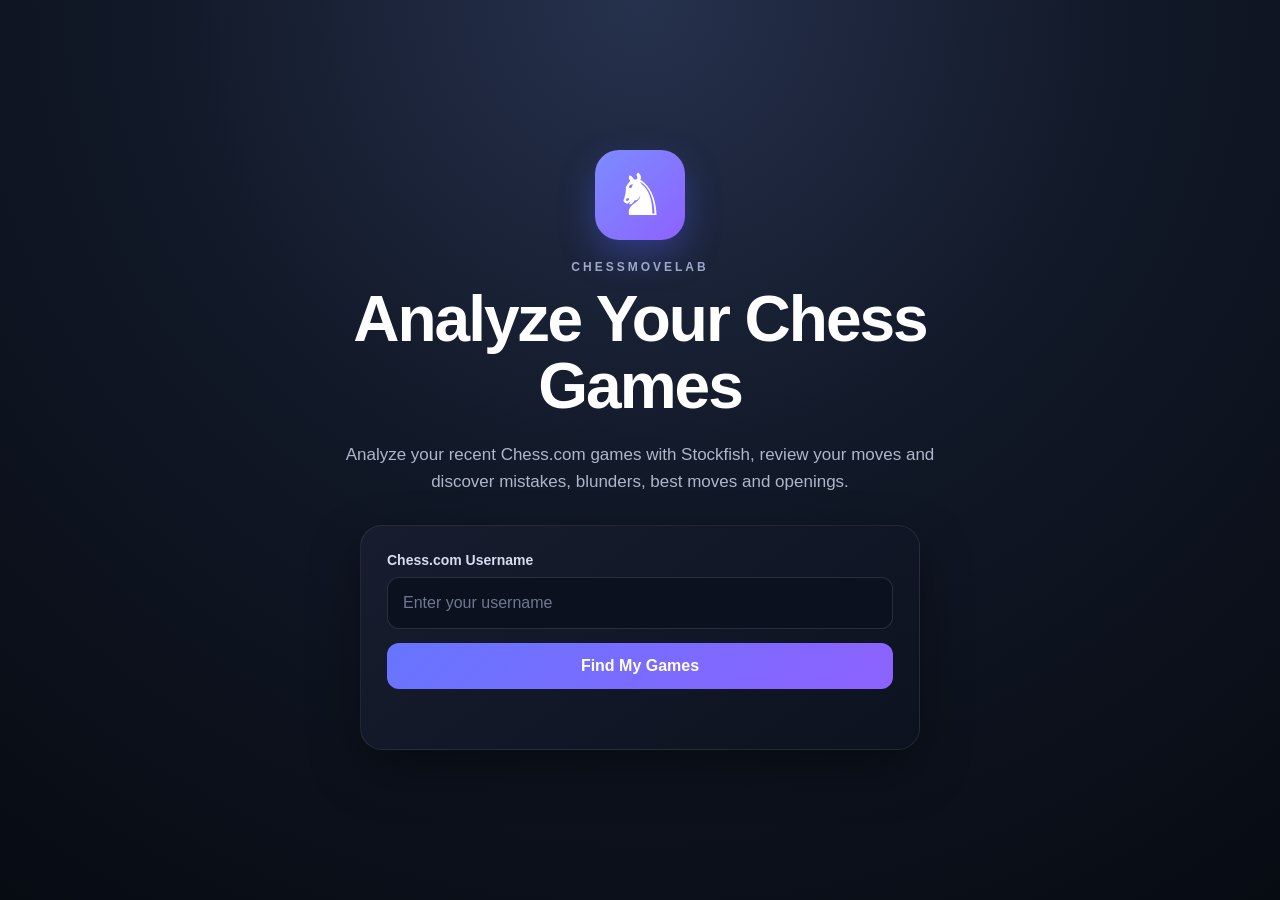
==== index.html @ 8354859d "Improve SEO and ChessMoveLab branding" ====
<!DOCTYPE html>
<html lang="en">

<head>
    <meta charset="UTF-8">

    <meta
        name="viewport"
        content="width=device-width, initial-scale=1.0"
    >

    <!-- =========================
         PRIMARY SEO
    ========================== -->

    <title>Free Chess Game Analyzer | ChessMoveLab</title>

    <meta
        name="description"
        content="Analyze your Chess.com games for free with ChessMoveLab. Review moves, Stockfish evaluations, best moves, mistakes, blunders, openings, and game performance."
    >

    <meta
        name="robots"
        content="index, follow"
    >

    <meta
        name="googlebot"
        content="index, follow"
    >

    <meta
        name="application-name"
        content="ChessMoveLab"
    >

    <meta
        name="theme-color"
        content="#0d1424"
    >

    <link
        rel="canonical"
        href="https://chessmovelab.netlify.app/"
    >


    <!-- =========================
         SOCIAL MEDIA PREVIEW
    ========================== -->

    <meta
        property="og:type"
        content="website"
    >

    <meta
        property="og:site_name"
        content="ChessMoveLab"
    >

    <meta
        property="og:title"
        content="Free Chess Game Analyzer | ChessMoveLab"
    >

    <meta
        property="og:description"
        content="Analyze your chess games with Stockfish. Find your best moves, mistakes, blunders, openings and estimated game performance."
    >

    <meta
        property="og:url"
        content="https://chessmovelab.netlify.app/"
    >


    <!-- =========================
         TWITTER / X
    ========================== -->

    <meta
        name="twitter:card"
        content="summary"
    >

    <meta
        name="twitter:title"
        content="Free Chess Game Analyzer | ChessMoveLab"
    >

    <meta
        name="twitter:description"
        content="Analyze your chess games with Stockfish and discover your best moves, mistakes, blunders and game performance."
    >


    <!-- =========================
         FAVICON
    ========================== -->

    <link
        rel="icon"
        href="data:image/svg+xml,<svg xmlns=%22http://www.w3.org/2000/svg%22 viewBox=%220 0 100 100%22><text y=%22.9em%22 font-size=%2290%22>♞</text></svg>"
    >


    <!-- =========================
         STRUCTURED DATA
    ========================== -->

    <script type="application/ld+json">
    {
        "@context": "https://schema.org",
        "@type": "WebApplication",
        "name": "ChessMoveLab",
        "url": "https://chessmovelab.netlify.app/",
        "applicationCategory": "GameApplication",
        "operatingSystem": "Web",
        "description": "Free chess game analyzer powered by Stockfish evaluations. Review moves, openings, mistakes, blunders and game performance.",
        "offers": {
            "@type": "Offer",
            "price": "0",
            "priceCurrency": "USD"
        }
    }
    </script>


    <!-- =========================
         STYLES
    ========================== -->

    <link
        rel="stylesheet"
        href="style.css"
    >
</head>


<body>

    <main class="hero">

        <!-- =========================
             BRAND
        ========================== -->

        <div
            class="logo-box"
            aria-hidden="true"
        >
            ♞
        </div>

        <p class="small-title">
            CHESSMOVELAB
        </p>

        <h1>
            Analyze Your Chess Games
        </h1>

        <p class="description">
            Analyze your recent Chess.com games with Stockfish,
            review your moves and discover mistakes, blunders,
            best moves and openings.
        </p>


        <!-- =========================
             USERNAME SEARCH
        ========================== -->

        <div class="search-card">

            <label for="username">
                Chess.com Username
            </label>

            <input
                type="text"
                id="username"
                name="username"
                placeholder="Enter your username"
                autocomplete="off"
                autocapitalize="none"
                spellcheck="false"
                enterkeyhint="search"
                aria-describedby="message"
            >

            <button
                id="searchBtn"
                type="button"
            >
                Find My Games
            </button>

            <p
                id="message"
                aria-live="polite"
            ></p>

        </div>


        <!-- =========================
             GAMES RESULTS
        ========================== -->

        <section
            id="gamesSection"
            class="games-section"
            hidden
        >

            <div class="section-header">

                <div>

                    <p class="small-title">
                        RECENT GAMES
                    </p>

                    <h2>
                        Your Chess.com Games
                    </h2>

                </div>

                <p id="gamesCount"></p>

            </div>


            <div
                id="gamesList"
                class="games-list"
            ></div>

        </section>

    </main>


    <!-- =========================
         JAVASCRIPT
    ========================== -->

    <script src="script.js"></script>

</body>

</html>
---- style.css ----
* {
    box-sizing: border-box;
}

body {
    margin: 0;

    min-height: 100vh;

    font-family: Arial, sans-serif;

    background:
        radial-gradient(
            circle at top,
            #26314d 0%,
            #111827 45%,
            #070b12 100%
        );

    color: white;

    display: flex;
    align-items: center;
    justify-content: center;

    padding: 20px;
}

.hero {
    width: min(100%, 760px);

    text-align: center;
}

.logo-box {
    width: 90px;
    height: 90px;

    margin: 0 auto 20px;

    display: flex;
    align-items: center;
    justify-content: center;

    border-radius: 24px;

    background:
        linear-gradient(
            135deg,
            #7c8cff,
            #8d62ff
        );

    font-size: 58px;

    box-shadow:
        0 15px 35px rgba(90, 100, 255, 0.35);
}

.small-title {
    margin: 0 0 12px;

    color: #9ca8c7;

    font-size: 12px;
    font-weight: 800;

    letter-spacing: 3px;
}

h1 {
    margin: 0;

    font-size: clamp(
        38px,
        7vw,
        64px
    );

    line-height: 1.05;

    letter-spacing: -2px;
}

.description {
    max-width: 600px;

    margin: 20px auto 30px;

    color: #aeb6ca;

    font-size: 17px;

    line-height: 1.6;
}

.search-card {
    width: min(100%, 560px);

    margin: 0 auto;

    padding: 26px;

    text-align: left;

    background:
        linear-gradient(
            145deg,
            #171d2e,
            #0d1220
        );

    border:
        1px solid rgba(255,255,255,0.08);

    border-radius: 22px;

    box-shadow:
        0 20px 50px rgba(0,0,0,0.35);
}

.search-card label {
    display: block;

    margin-bottom: 9px;

    color: #d7dcef;

    font-size: 14px;
    font-weight: bold;
}

#username {
    width: 100%;

    height: 52px;

    padding: 0 15px;

    border:
        1px solid rgba(255,255,255,0.12);

    border-radius: 12px;

    outline: none;

    background: #0c1120;

    color: white;

    font-size: 16px;
}

#username::placeholder {
    color: #6f7890;
}

#username:focus {
    border-color: #7c8cff;

    box-shadow:
        0 0 0 3px rgba(124,140,255,0.15);
}

#searchBtn {
    width: 100%;

    margin-top: 14px;

    padding: 14px;

    border: none;

    border-radius: 12px;

    background:
        linear-gradient(
            135deg,
            #6675ff,
            #8d62ff
        );

    color: white;

    font-size: 16px;
    font-weight: 800;

    cursor: pointer;

    transition: 0.2s;
}

#searchBtn:hover {
    transform: translateY(-2px);

    box-shadow:
        0 10px 25px rgba(103,117,255,0.3);
}

#message {
    min-height: 20px;

    margin: 14px 0 0;

    text-align: center;

    color: #ffb7b7;

    font-size: 14px;
}

@media (max-width: 600px) {

    body {
        padding: 14px;
    }

    .logo-box {
        width: 74px;
        height: 74px;

        font-size: 48px;
    }

    h1 {
        font-size: 40px;
    }

    .description {
        font-size: 15px;
    }

    .search-card {
        padding: 18px;

        border-radius: 18px;
    }
}
/* =========================
   GAMES SECTION
========================= */

.games-section {
    width: min(100%, 760px);
    margin: 45px auto 0;
    text-align: left;
}

.games-section[hidden] {
    display: none;
}

.section-header {
    display: flex;
    align-items: end;
    justify-content: space-between;
    gap: 20px;
    margin-bottom: 16px;
}

.section-header h2 {
    margin: 4px 0 0;
    font-size: 28px;
}

#gamesCount {
    color: #8f98b2;
    font-size: 14px;
}


/* =========================
   GAME CARDS
========================= */

.games-list {
    display: grid;
    gap: 12px;
}

.game-result-card {
    padding: 18px;

    background:
        linear-gradient(
            145deg,
            #171d2e,
            #0d1220
        );

    border:
        1px solid rgba(255,255,255,0.08);

    border-radius: 16px;

    box-shadow:
        0 10px 25px rgba(0,0,0,0.22);
}

.game-main-info {
    display: flex;
    align-items: center;
    justify-content: space-between;
    gap: 20px;
}

.game-result-card h3 {
    margin: 10px 0 8px;
    font-size: 20px;
}

.game-result-card p {
    margin: 5px 0;
    color: #aab2c7;
    font-size: 14px;
}


/* =========================
   RESULT BADGES
========================= */

.game-result {
    display: inline-block;

    padding: 5px 10px;

    border-radius: 8px;

    font-size: 12px;
    font-weight: 800;

    text-transform: uppercase;
}

.game-result.win {
    color: #8df0a4;
    background: rgba(55, 190, 90, 0.14);
}

.game-result.loss {
    color: #ff9c9c;
    background: rgba(220, 70, 70, 0.14);
}

.game-result.draw {
    color: #ffd589;
    background: rgba(220, 165, 60, 0.14);
}

.game-meta {
    color: #78829d !important;
}


/* =========================
   ANALYZE BUTTON
========================= */

.analyze-btn {
    flex-shrink: 0;

    padding: 12px 20px;

    border: none;

    border-radius: 10px;

    background:
        linear-gradient(
            135deg,
            #6675ff,
            #8d62ff
        );

    color: white;

    font-size: 14px;
    font-weight: 800;

    cursor: pointer;

    transition: 0.2s;
}

.analyze-btn:hover {
    transform: translateY(-2px);

    box-shadow:
        0 8px 20px rgba(103,117,255,0.3);
}


/* =========================
   MOBILE
========================= */

@media (max-width: 600px) {

    .section-header {
        align-items: flex-start;
        flex-direction: column;
        gap: 5px;
    }

    .section-header h2 {
        font-size: 23px;
    }

    .game-main-info {
        align-items: stretch;
        flex-direction: column;
    }

    .analyze-btn {
        width: 100%;
    }
}
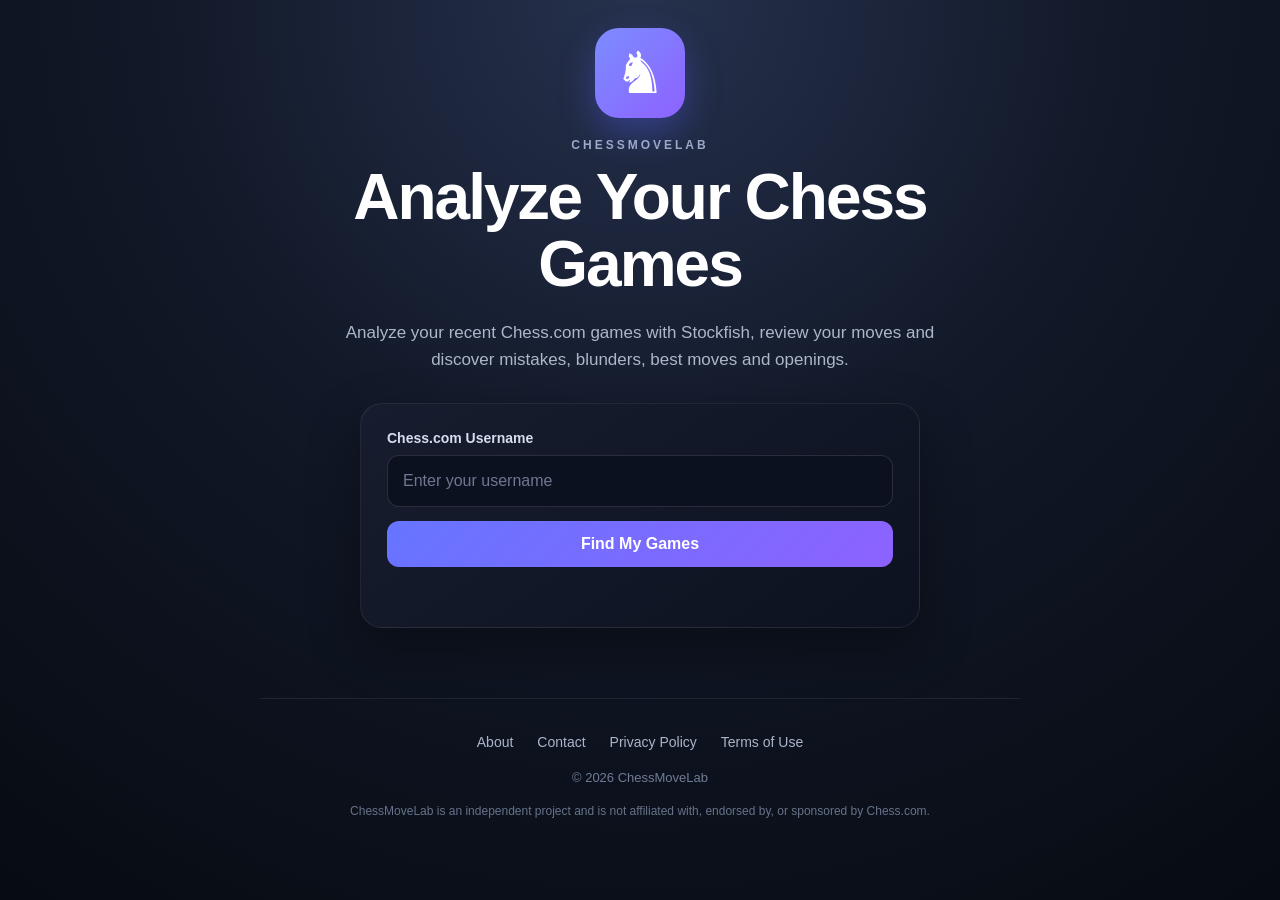
==== commit 867859c6: "Add legal pages and update sitemap" ====
--- a/index.html
+++ b/index.html
@@ -10,6 +10,27 @@
     >
 
     <!-- =========================
+         GOOGLE ANALYTICS
+    ========================== -->
+
+    <script
+        async
+        src="https://www.googletagmanager.com/gtag/js?id=G-0X8LCSW310"
+    ></script>
+
+    <script>
+        window.dataLayer = window.dataLayer || [];
+
+        function gtag() {
+            dataLayer.push(arguments);
+        }
+
+        gtag("js", new Date());
+        gtag("config", "G-0X8LCSW310");
+    </script>
+
+
+    <!-- =========================
          PRIMARY SEO
     ========================== -->
 
@@ -42,7 +63,7 @@
 
     <link
         rel="canonical"
-        href="https://chessmovelab.netlify.app/"
+        href="https://chessmovelab.pages.dev/"
     >
 
 
@@ -72,7 +93,7 @@
 
     <meta
         property="og:url"
-        content="https://chessmovelab.netlify.app/"
+        content="https://chessmovelab.pages.dev/"
     >
 
 
@@ -115,7 +136,7 @@
         "@context": "https://schema.org",
         "@type": "WebApplication",
         "name": "ChessMoveLab",
-        "url": "https://chessmovelab.netlify.app/",
+        "url": "https://chessmovelab.pages.dev/",
         "applicationCategory": "GameApplication",
         "operatingSystem": "Web",
         "description": "Free chess game analyzer powered by Stockfish evaluations. Review moves, openings, mistakes, blunders and game performance.",
@@ -136,6 +157,49 @@
         rel="stylesheet"
         href="style.css"
     >
+
+    <style>
+        .site-footer {
+            width: 100%;
+            margin-top: 70px;
+            padding: 35px 20px 40px;
+            border-top: 1px solid rgba(255, 255, 255, 0.08);
+            text-align: center;
+        }
+
+        .footer-links {
+            display: flex;
+            justify-content: center;
+            align-items: center;
+            flex-wrap: wrap;
+            gap: 12px 24px;
+            margin-bottom: 18px;
+        }
+
+        .footer-links a {
+            color: #aab5ca;
+            text-decoration: none;
+            font-size: 14px;
+            transition: color 0.2s ease;
+        }
+
+        .footer-links a:hover {
+            color: #ffffff;
+        }
+
+        .footer-copy {
+            color: #6f7c94;
+            font-size: 13px;
+            line-height: 1.6;
+        }
+
+        .footer-disclaimer {
+            color: #66738a;
+            font-size: 12px;
+            margin-top: 8px;
+            line-height: 1.5;
+        }
+    </style>
 </head>
 
 
@@ -242,6 +306,45 @@
 
         </section>
 
+
+        <!-- =========================
+             FOOTER
+        ========================== -->
+
+        <footer class="site-footer">
+
+            <nav
+                class="footer-links"
+                aria-label="Footer navigation"
+            >
+                <a href="about.html">
+                    About
+                </a>
+
+                <a href="contact.html">
+                    Contact
+                </a>
+
+                <a href="privacy.html">
+                    Privacy Policy
+                </a>
+
+                <a href="terms.html">
+                    Terms of Use
+                </a>
+            </nav>
+
+            <p class="footer-copy">
+                © 2026 ChessMoveLab
+            </p>
+
+            <p class="footer-disclaimer">
+                ChessMoveLab is an independent project and is not affiliated
+                with, endorsed by, or sponsored by Chess.com.
+            </p>
+
+        </footer>
+
     </main>
 
 
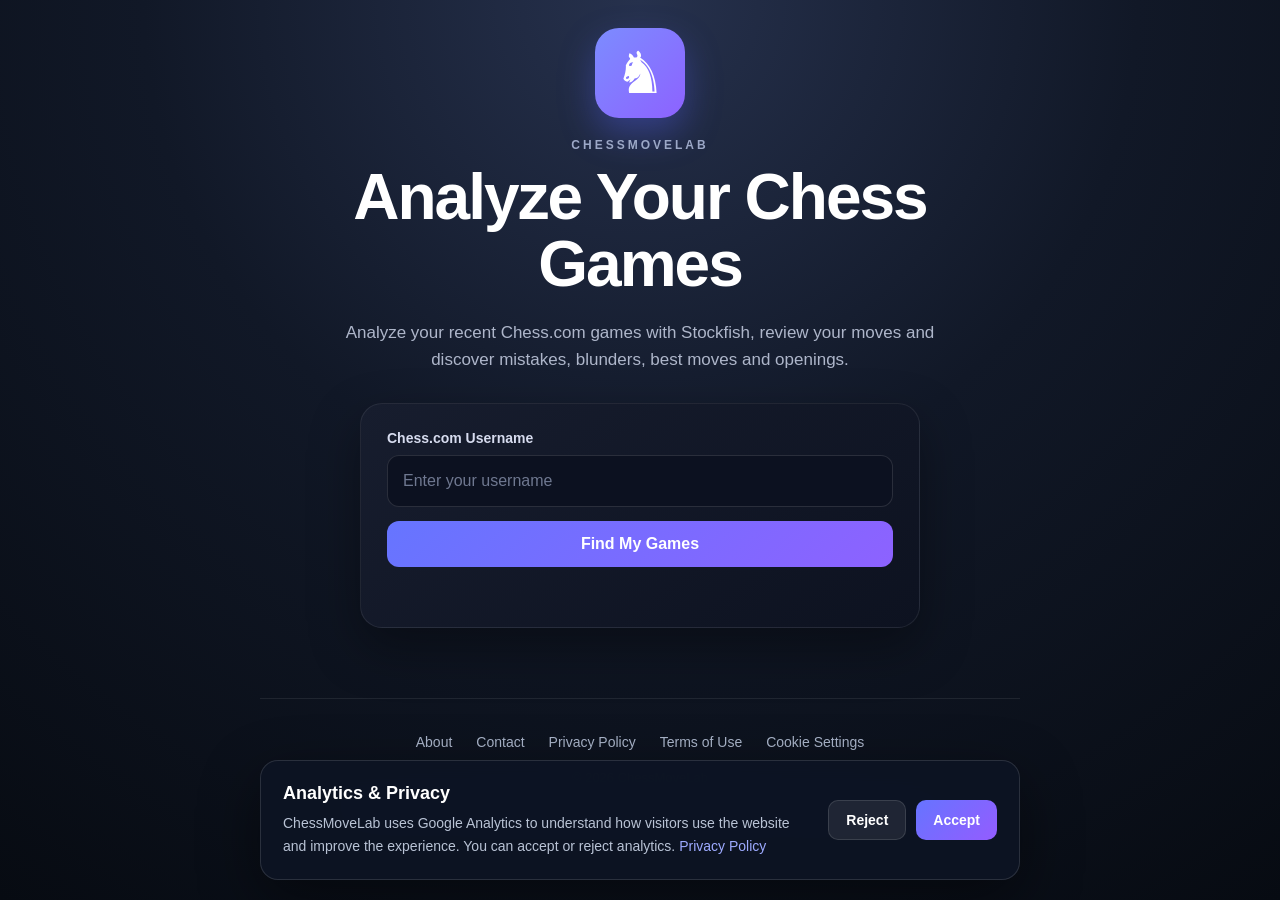
==== commit 42577a10: "Fix analysis badges, add evaluation bar and consent system" ====
--- a/index.html
+++ b/index.html
@@ -8,27 +8,6 @@
         name="viewport"
         content="width=device-width, initial-scale=1.0"
     >
-
-    <!-- =========================
-         GOOGLE ANALYTICS
-    ========================== -->
-
-    <script
-        async
-        src="https://www.googletagmanager.com/gtag/js?id=G-0X8LCSW310"
-    ></script>
-
-    <script>
-        window.dataLayer = window.dataLayer || [];
-
-        function gtag() {
-            dataLayer.push(arguments);
-        }
-
-        gtag("js", new Date());
-        gtag("config", "G-0X8LCSW310");
-    </script>
-
 
     <!-- =========================
          PRIMARY SEO
@@ -187,6 +166,20 @@
             color: #ffffff;
         }
 
+        .cookie-settings-link {
+            border: 0;
+            padding: 0;
+            background: none;
+            color: #aab5ca;
+            font: inherit;
+            font-size: 14px;
+            cursor: pointer;
+        }
+
+        .cookie-settings-link:hover {
+            color: #ffffff;
+        }
+
         .footer-copy {
             color: #6f7c94;
             font-size: 13px;
@@ -332,6 +325,14 @@
                 <a href="terms.html">
                     Terms of Use
                 </a>
+
+                <button
+                    class="cookie-settings-link"
+                    type="button"
+                    onclick="openCookieSettings()"
+                >
+                    Cookie Settings
+                </button>
             </nav>
 
             <p class="footer-copy">
@@ -349,7 +350,14 @@
 
 
     <!-- =========================
-         JAVASCRIPT
+         COOKIE / ANALYTICS CONSENT
+    ========================== -->
+
+    <script src="consent.js"></script>
+
+
+    <!-- =========================
+         WEBSITE JAVASCRIPT
     ========================== -->
 
     <script src="script.js"></script>
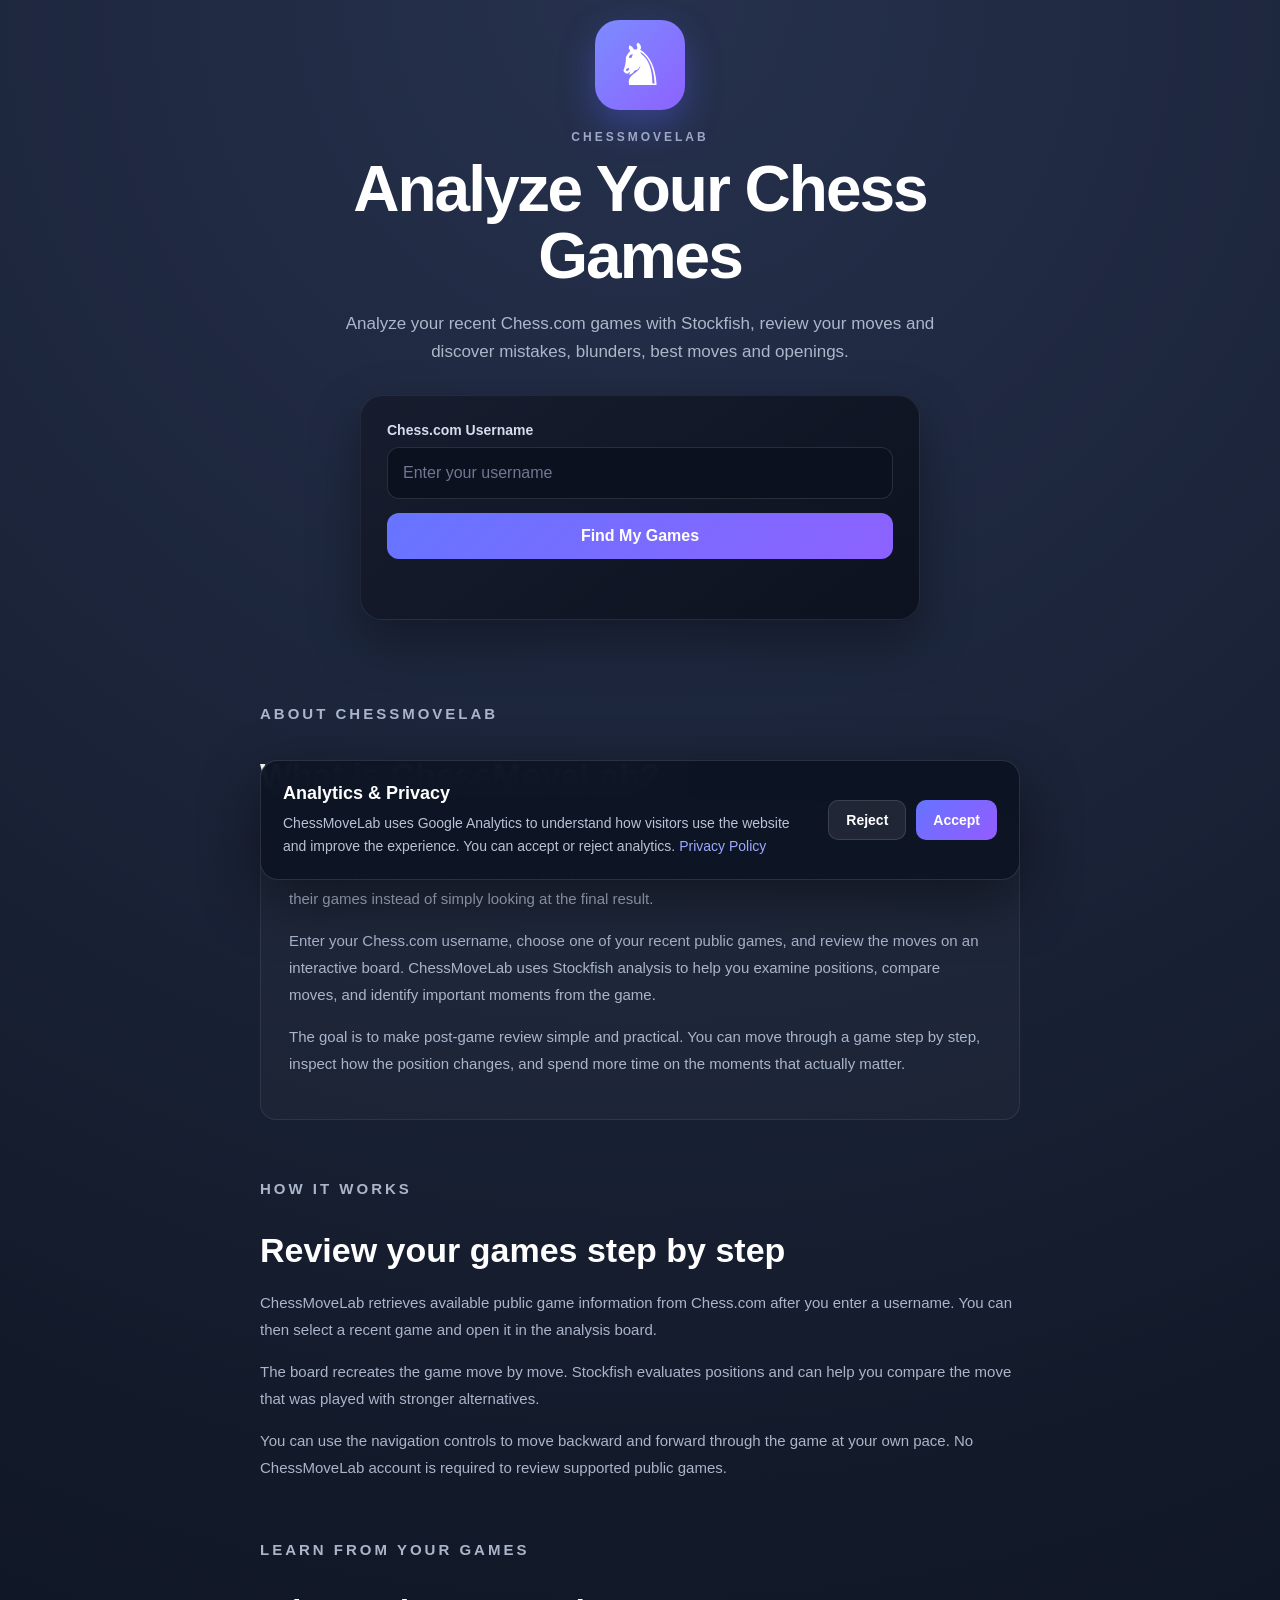
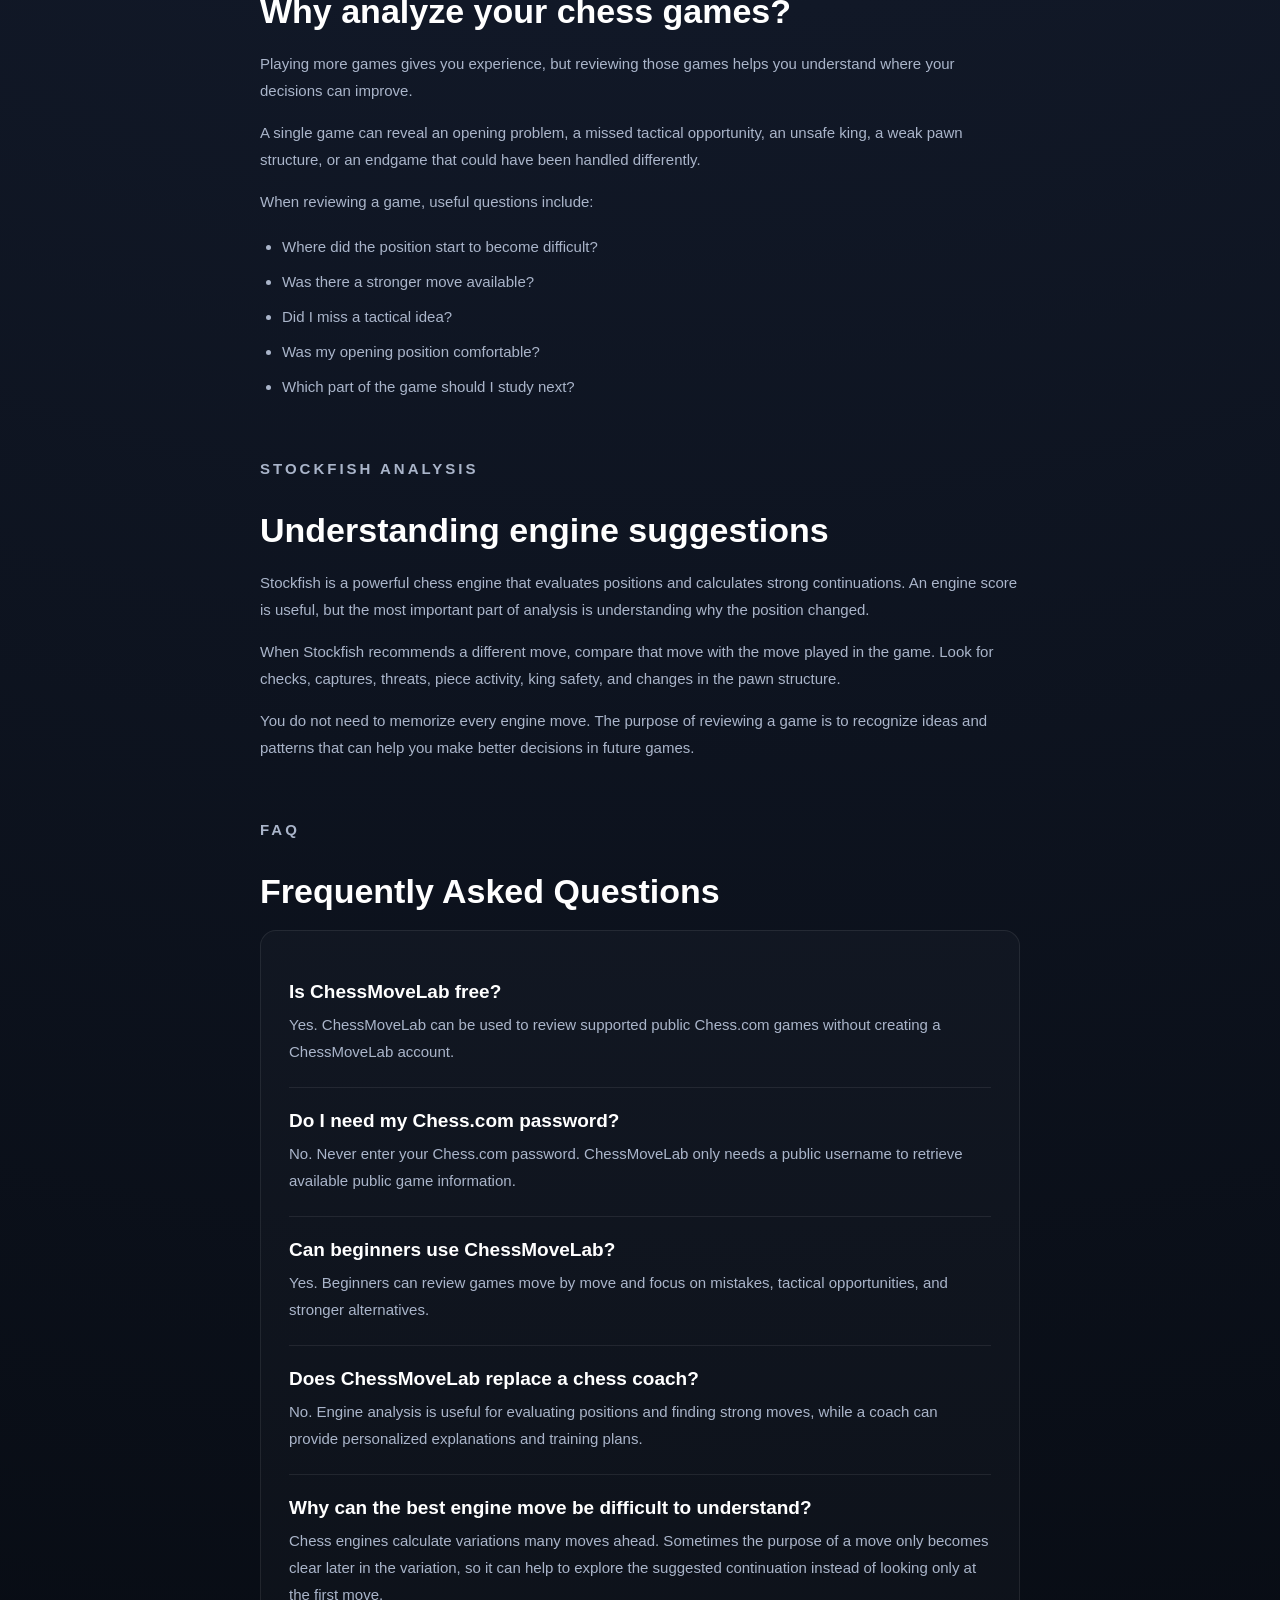
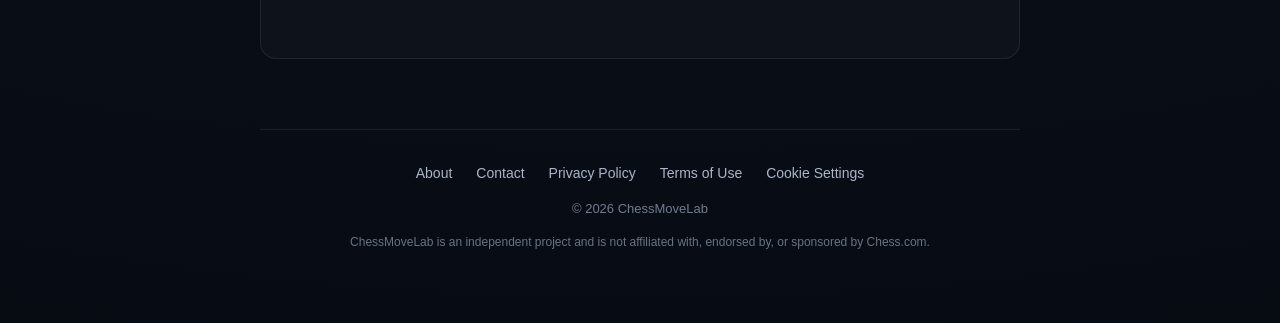
==== commit f63e72f4: "Improve AdSense pages and indexing setup" ====
--- a/index.html
+++ b/index.html
@@ -43,6 +43,16 @@
     <link
         rel="canonical"
         href="https://chessmovelab.pages.dev/"
+    >
+
+
+    <!-- =========================
+         GOOGLE ADSENSE VERIFICATION
+    ========================== -->
+
+    <meta
+        name="google-adsense-account"
+        content="ca-pub-6123135377455644"
     >
 
 
@@ -137,7 +147,98 @@
         href="style.css"
     >
 
+
+    <!-- =========================
+         JAVASCRIPT
+    ========================== -->
+
+    <script
+        defer
+        src="consent.js"
+    ></script>
+
+    <script
+        defer
+        src="script.js"
+    ></script>
+
+
+    <!-- =========================
+         PAGE STYLES
+    ========================== -->
+
     <style>
+
+        .home-content {
+            width: 100%;
+            max-width: 920px;
+            margin: 80px auto 0;
+            text-align: left;
+        }
+
+        .info-section {
+            margin-bottom: 55px;
+        }
+
+        .info-section h2 {
+            margin-bottom: 18px;
+            color: #ffffff;
+            font-size: clamp(25px, 4vw, 34px);
+            line-height: 1.2;
+        }
+
+        .info-section h3 {
+            margin-top: 26px;
+            margin-bottom: 10px;
+            color: #ffffff;
+            font-size: 19px;
+        }
+
+        .info-section p,
+        .info-section li {
+            color: #aab5ca;
+            font-size: 15px;
+            line-height: 1.8;
+        }
+
+        .info-section p {
+            margin-bottom: 14px;
+        }
+
+        .info-section ul {
+            padding-left: 22px;
+            margin-top: 18px;
+        }
+
+        .info-section li {
+            margin-bottom: 8px;
+        }
+
+        .info-card {
+            padding: 28px;
+            border: 1px solid rgba(255, 255, 255, 0.08);
+            border-radius: 16px;
+            background: rgba(255, 255, 255, 0.025);
+        }
+
+        .faq-item {
+            padding: 22px 0;
+            border-bottom: 1px solid rgba(255, 255, 255, 0.08);
+        }
+
+        .faq-item:last-child {
+            border-bottom: 0;
+        }
+
+        .faq-item h3 {
+            margin: 0 0 8px;
+        }
+
+        .faq-item p {
+            margin: 0;
+        }
+
+
         .site-footer {
             width: 100%;
             margin-top: 70px;
@@ -192,17 +293,28 @@
             margin-top: 8px;
             line-height: 1.5;
         }
+
+
+        @media (max-width: 700px) {
+
+            .home-content {
+                margin-top: 55px;
+            }
+
+            .info-card {
+                padding: 22px 18px;
+            }
+
+        }
+
     </style>
+
 </head>
 
 
 <body>
 
     <main class="hero">
-
-        <!-- =========================
-             BRAND
-        ========================== -->
 
         <div
             class="logo-box"
@@ -225,10 +337,6 @@
             best moves and openings.
         </p>
 
-
-        <!-- =========================
-             USERNAME SEARCH
-        ========================== -->
 
         <div class="search-card">
 
@@ -263,10 +371,6 @@
         </div>
 
 
-        <!-- =========================
-             GAMES RESULTS
-        ========================== -->
-
         <section
             id="gamesSection"
             class="games-section"
@@ -291,7 +395,6 @@
 
             </div>
 
-
             <div
                 id="gamesList"
                 class="games-list"
@@ -301,6 +404,261 @@
 
 
         <!-- =========================
+             ABOUT / CONTENT
+        ========================== -->
+
+        <section class="home-content">
+
+            <section class="info-section">
+
+                <p class="small-title">
+                    ABOUT CHESSMOVELAB
+                </p>
+
+                <h2>
+                    What is ChessMoveLab?
+                </h2>
+
+                <div class="info-card">
+
+                    <p>
+                        ChessMoveLab is a free chess game analysis tool for
+                        players who want to understand what happened in their
+                        games instead of simply looking at the final result.
+                    </p>
+
+                    <p>
+                        Enter your Chess.com username, choose one of your recent
+                        public games, and review the moves on an interactive
+                        board. ChessMoveLab uses Stockfish analysis to help you
+                        examine positions, compare moves, and identify important
+                        moments from the game.
+                    </p>
+
+                    <p>
+                        The goal is to make post-game review simple and practical.
+                        You can move through a game step by step, inspect how the
+                        position changes, and spend more time on the moments that
+                        actually matter.
+                    </p>
+
+                </div>
+
+            </section>
+
+
+            <section class="info-section">
+
+                <p class="small-title">
+                    HOW IT WORKS
+                </p>
+
+                <h2>
+                    Review your games step by step
+                </h2>
+
+                <p>
+                    ChessMoveLab retrieves available public game information from
+                    Chess.com after you enter a username. You can then select a
+                    recent game and open it in the analysis board.
+                </p>
+
+                <p>
+                    The board recreates the game move by move. Stockfish evaluates
+                    positions and can help you compare the move that was played
+                    with stronger alternatives.
+                </p>
+
+                <p>
+                    You can use the navigation controls to move backward and
+                    forward through the game at your own pace. No ChessMoveLab
+                    account is required to review supported public games.
+                </p>
+
+            </section>
+
+
+            <section class="info-section">
+
+                <p class="small-title">
+                    LEARN FROM YOUR GAMES
+                </p>
+
+                <h2>
+                    Why analyze your chess games?
+                </h2>
+
+                <p>
+                    Playing more games gives you experience, but reviewing those
+                    games helps you understand where your decisions can improve.
+                </p>
+
+                <p>
+                    A single game can reveal an opening problem, a missed tactical
+                    opportunity, an unsafe king, a weak pawn structure, or an
+                    endgame that could have been handled differently.
+                </p>
+
+                <p>
+                    When reviewing a game, useful questions include:
+                </p>
+
+                <ul>
+
+                    <li>
+                        Where did the position start to become difficult?
+                    </li>
+
+                    <li>
+                        Was there a stronger move available?
+                    </li>
+
+                    <li>
+                        Did I miss a tactical idea?
+                    </li>
+
+                    <li>
+                        Was my opening position comfortable?
+                    </li>
+
+                    <li>
+                        Which part of the game should I study next?
+                    </li>
+
+                </ul>
+
+            </section>
+
+
+            <section class="info-section">
+
+                <p class="small-title">
+                    STOCKFISH ANALYSIS
+                </p>
+
+                <h2>
+                    Understanding engine suggestions
+                </h2>
+
+                <p>
+                    Stockfish is a powerful chess engine that evaluates positions
+                    and calculates strong continuations. An engine score is useful,
+                    but the most important part of analysis is understanding why
+                    the position changed.
+                </p>
+
+                <p>
+                    When Stockfish recommends a different move, compare that move
+                    with the move played in the game. Look for checks, captures,
+                    threats, piece activity, king safety, and changes in the pawn
+                    structure.
+                </p>
+
+                <p>
+                    You do not need to memorize every engine move. The purpose of
+                    reviewing a game is to recognize ideas and patterns that can
+                    help you make better decisions in future games.
+                </p>
+
+            </section>
+
+
+            <section class="info-section">
+
+                <p class="small-title">
+                    FAQ
+                </p>
+
+                <h2>
+                    Frequently Asked Questions
+                </h2>
+
+                <div class="info-card">
+
+                    <div class="faq-item">
+
+                        <h3>
+                            Is ChessMoveLab free?
+                        </h3>
+
+                        <p>
+                            Yes. ChessMoveLab can be used to review supported
+                            public Chess.com games without creating a ChessMoveLab
+                            account.
+                        </p>
+
+                    </div>
+
+
+                    <div class="faq-item">
+
+                        <h3>
+                            Do I need my Chess.com password?
+                        </h3>
+
+                        <p>
+                            No. Never enter your Chess.com password. ChessMoveLab
+                            only needs a public username to retrieve available
+                            public game information.
+                        </p>
+
+                    </div>
+
+
+                    <div class="faq-item">
+
+                        <h3>
+                            Can beginners use ChessMoveLab?
+                        </h3>
+
+                        <p>
+                            Yes. Beginners can review games move by move and focus
+                            on mistakes, tactical opportunities, and stronger
+                            alternatives.
+                        </p>
+
+                    </div>
+
+
+                    <div class="faq-item">
+
+                        <h3>
+                            Does ChessMoveLab replace a chess coach?
+                        </h3>
+
+                        <p>
+                            No. Engine analysis is useful for evaluating positions
+                            and finding strong moves, while a coach can provide
+                            personalized explanations and training plans.
+                        </p>
+
+                    </div>
+
+
+                    <div class="faq-item">
+
+                        <h3>
+                            Why can the best engine move be difficult to understand?
+                        </h3>
+
+                        <p>
+                            Chess engines calculate variations many moves ahead.
+                            Sometimes the purpose of a move only becomes clear
+                            later in the variation, so it can help to explore the
+                            suggested continuation instead of looking only at the
+                            first move.
+                        </p>
+
+                    </div>
+
+                </div>
+
+            </section>
+
+        </section>
+
+
+        <!-- =========================
              FOOTER
         ========================== -->
 
@@ -310,6 +668,7 @@
                 class="footer-links"
                 aria-label="Footer navigation"
             >
+
                 <a href="about.html">
                     About
                 </a>
@@ -333,6 +692,7 @@
                 >
                     Cookie Settings
                 </button>
+
             </nav>
 
             <p class="footer-copy">
@@ -348,20 +708,6 @@
 
     </main>
 
-
-    <!-- =========================
-         COOKIE / ANALYTICS CONSENT
-    ========================== -->
-
-    <script src="consent.js"></script>
-
-
-    <!-- =========================
-         WEBSITE JAVASCRIPT
-    ========================== -->
-
-    <script src="script.js"></script>
-
 </body>
 
 </html>
